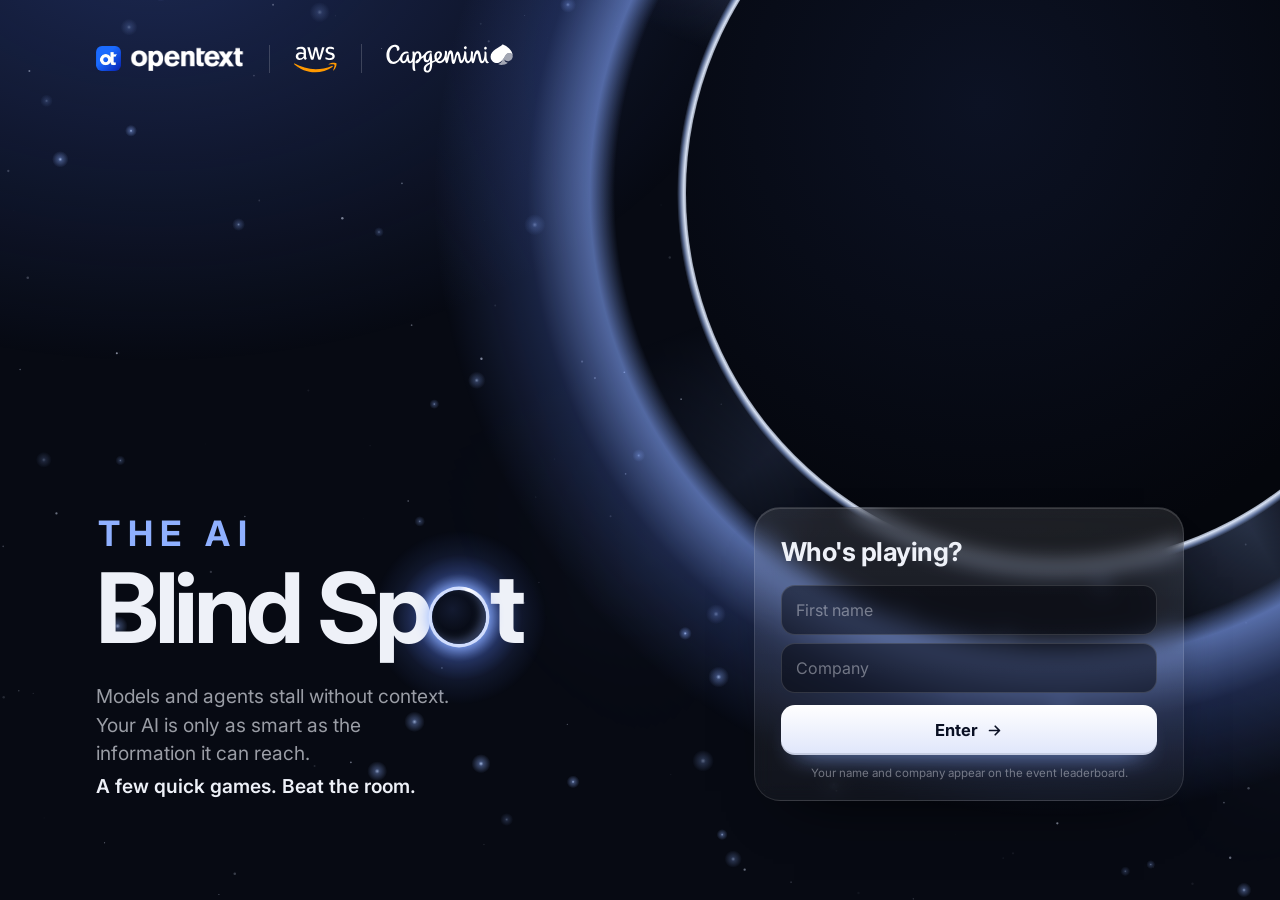
==== index.html @ 5dae7032 "Share images for every page, and the OpenText favicon - og/: a 1200x630 link-preview image per page." ====
<!doctype html>
<html lang="en">
<head>
<meta charset="utf-8">
<meta name="robots" content="noindex, nofollow">
<meta name="viewport" content="width=device-width,initial-scale=1,viewport-fit=cover">
<title>The AI Blind Spot</title>
<meta name="description" content="Models and agents stall without context. Your AI is only as smart as the information it can reach. A few quick games. Beat the room.">
<link rel="icon" href="icons/favicon.ico" sizes="any">
<link rel="icon" type="image/png" sizes="32x32" href="icons/favicon-32.png">
<link rel="icon" type="image/png" sizes="192x192" href="icons/icon-192.png">
<link rel="apple-touch-icon" href="icons/apple-touch-icon.png">
<meta name="theme-color" content="#070a13">
<meta property="og:type" content="website">
<meta property="og:site_name" content="The AI Blind Spot">
<meta property="og:title" content="The AI Blind Spot">
<meta property="og:description" content="Models and agents stall without context. Your AI is only as smart as the information it can reach. A few quick games. Beat the room.">
<meta property="og:url" content="https://mithya-team.github.io/ai-blind-spot/">
<meta property="og:image" content="https://mithya-team.github.io/ai-blind-spot/og/index.png">
<meta property="og:image:width" content="1200">
<meta property="og:image:height" content="630">
<meta property="og:image:alt" content="The AI Blind Spot, co-branded by OpenText, AWS and Capgemini">
<meta name="twitter:card" content="summary_large_image">
<meta name="twitter:title" content="The AI Blind Spot">
<meta name="twitter:description" content="Models and agents stall without context. Your AI is only as smart as the information it can reach. A few quick games. Beat the room.">
<meta name="twitter:image" content="https://mithya-team.github.io/ai-blind-spot/og/index.png">
<link rel="preconnect" href="https://fonts.googleapis.com">
<link rel="preconnect" href="https://fonts.gstatic.com" crossorigin>
<link href="https://fonts.googleapis.com/css2?family=Inter:wght@400;500;600;700&display=swap" rel="stylesheet">
<style>
  /* First page: what this is, who is hosting, and who you are. Nothing else.
     A night sky with an eclipse: the "o" in Spot is the blind spot. */
  :root {
    --ink: #070a13; --fg: #eef1f8; --dim: rgba(238,241,248,.64); --faint: rgba(238,241,248,.42);
    --line: rgba(255,255,255,.11); --glass: rgba(255,255,255,.06); --halo: #8fb0ff;
    --font-ui: Inter, -apple-system, BlinkMacSystemFont, "Segoe UI", sans-serif;
    --font-head: Inter, -apple-system, sans-serif;
    color-scheme: dark;
  }
  * { box-sizing: border-box; }
  [hidden] { display: none !important; }
  html { background: var(--ink); }
  body { margin: 0; min-height: 100vh; color: var(--fg); font-family: var(--font-ui); background: var(--ink); -webkit-font-smoothing: antialiased; -webkit-tap-highlight-color: transparent; overflow-x: hidden; }
  /* Sky: points of light (information) drift across; the eclipse hides whatever passes behind it. */
  .sky { position: fixed; inset: 0; overflow: hidden; pointer-events: none; background: radial-gradient(900px 620px at 12% -8%, rgba(54,78,160,.46), transparent 70%); }
  #stars { position: absolute; inset: 0; width: 100%; height: 100%; }
  .eclipse { --d: clamp(250px, 46vw, 420px); position: absolute; width: var(--d); height: var(--d); right: calc(var(--d) * -.44); top: calc(var(--d) * -.5); }
  .eclipse i { position: absolute; border-radius: 50%; }
  .eclipse .rays { inset: -46%; animation: spin 120s linear infinite;
    background: conic-gradient(from 0deg, transparent 0deg, rgba(143,176,255,.2) 10deg, transparent 26deg, transparent 62deg, rgba(143,176,255,.14) 74deg, transparent 96deg, transparent 138deg, rgba(160,190,255,.22) 150deg, transparent 170deg, transparent 214deg, rgba(143,176,255,.12) 228deg, transparent 250deg, transparent 292deg, rgba(143,176,255,.2) 306deg, transparent 326deg);
    -webkit-mask-image: radial-gradient(closest-side, transparent 50%, #000 53%, rgba(0,0,0,.35) 70%, transparent 100%); mask-image: radial-gradient(closest-side, transparent 50%, #000 53%, rgba(0,0,0,.35) 70%, transparent 100%); }
  .eclipse .glow { inset: -34%; background: radial-gradient(closest-side, transparent 71%, rgba(132,166,255,.6) 75%, rgba(96,134,255,.2) 85%, transparent 100%); animation: breathe 7s ease-in-out infinite alternate; }
  .eclipse .ring { inset: -1.2%; background: radial-gradient(closest-side, transparent 96.4%, rgba(226,236,255,.95) 98.2%, rgba(160,190,255,.5) 99.2%, transparent 100%); }
  .eclipse .disc { inset: 0; background: radial-gradient(circle at 40% 38%, #0c1224, #04060c 72%); }
  .eclipse .bead { inset: -1.2%; animation: spin 46s linear infinite reverse; }
  .eclipse .bead::after { content: ""; position: absolute; left: 50%; top: 0; width: 13%; height: 13%; transform: translate(-50%, -50%); border-radius: 50%;
    background: radial-gradient(closest-side, #fff 7%, rgba(214,226,255,.85) 16%, rgba(132,166,255,.32) 42%, transparent 100%); animation: flare 5.5s ease-in-out infinite alternate; }
  @keyframes spin { to { transform: rotate(360deg); } }
  @keyframes breathe { from { opacity: .72; transform: scale(.985); } to { opacity: 1; transform: scale(1.025); } }
  @keyframes flare { from { opacity: .55; transform: translate(-50%, -50%) scale(.8); } to { opacity: 1; transform: translate(-50%, -50%) scale(1.15); } }

  .wrap { position: relative; max-width: 520px; margin: 0 auto; padding: max(24px, env(safe-area-inset-top)) max(clamp(16px, 5vw, 56px), env(safe-area-inset-right)) 40px max(clamp(16px, 5vw, 56px), env(safe-area-inset-left)); }
  /* Full co-brand logos */
  .bs-full { display: inline-flex; align-items: center; gap: 15px; --lh: 19px; }
  .bs-full > * { box-sizing: content-box; height: var(--lh); flex: none; }
  .bs-full > * + * { padding-left: 15px; border-left: 1px solid rgba(255,255,255,.18); }
  .lf.ot { display: inline-flex; align-items: center; gap: calc(var(--lh) * .34); }
  .lf.ot img { display: block; height: 100%; width: auto; }
  .lf.ot img:first-child { clip-path: inset(3% round 22%); transform: scale(1.06); }
  .lf.aws { height: calc(var(--lh) * 1.12); }
  .lf.cap { height: calc(var(--lh) * 1.16); }

  h1 { position: relative; z-index: 0; font-family: var(--font-head); font-weight: 700; font-size: clamp(50px, 15.4vw, 66px); line-height: .94; letter-spacing: -.045em; margin: 44px 0 16px; }
  h1 > span { white-space: nowrap; }
  h1 small { display: block; font-size: .36em; font-weight: 700; letter-spacing: .22em; text-transform: uppercase; color: var(--halo); margin: 0 0 12px 2px; }
  .spot { position: relative; display: inline-block; width: .56em; height: .56em; margin: 0 .035em 0 .03em; border-radius: 50%; vertical-align: -.01em;
    background: radial-gradient(circle at 38% 36%, #131a30, #03050a 70%);
    box-shadow: 0 0 0 .035em rgba(214,226,255,.95), 0 0 .14em .04em rgba(143,176,255,.9), inset -.05em -.04em .09em rgba(143,176,255,.35); }
  .spot::before { content: ""; position: absolute; inset: -.62em; border-radius: 50%; z-index: -1;
    background: radial-gradient(closest-side, rgba(120,156,255,.75) 30%, rgba(96,134,255,.32) 50%, rgba(96,134,255,.1) 72%, transparent 100%);
    animation: halo 4.5s ease-in-out infinite alternate; }
  @keyframes halo { from { opacity: .7; transform: scale(.94); } to { opacity: 1; transform: scale(1.06); } }
  .spot::after { content: ""; position: absolute; inset: -.045em; border-radius: 50%; animation: spin 9s linear infinite;
    background: conic-gradient(from 0deg, transparent 0deg, rgba(255,255,255,.95) 18deg, transparent 60deg, transparent 360deg);
    -webkit-mask-image: radial-gradient(closest-side, transparent 84%, #000 88%, #000 96%, transparent 100%); mask-image: radial-gradient(closest-side, transparent 84%, #000 88%, #000 96%, transparent 100%); }
  .lede { color: var(--dim); font-size: 17px; line-height: 1.5; margin: 0 0 28px; max-width: 34ch; text-wrap: pretty; }
  .lede b { display: block; color: var(--fg); font-weight: 600; margin-top: 4px; }

  .join { padding: 22px 18px 16px; border-radius: 26px; background: linear-gradient(180deg, rgba(255,255,255,.1), rgba(255,255,255,.045)); border: 1px solid var(--line); box-shadow: 0 30px 60px -40px #000, inset 0 1px 0 rgba(255,255,255,.14); backdrop-filter: blur(10px); -webkit-backdrop-filter: blur(10px); }
  .join h2 { margin: 0 0 14px; font-family: var(--font-head); font-size: 23px; letter-spacing: -.02em; }
  .kl { margin: -6px 0 10px; font-size: 13.5px; color: var(--dim); }
  .klist { display: grid; gap: 6px; }
  .kp { display: grid; grid-template-columns: 1fr auto; align-items: center; gap: 10px; width: 100%; text-align: left; font: inherit; color: var(--fg); padding: 11px 12px 11px 14px; border-radius: 14px; border: 1px solid rgba(255,255,255,.14); background: rgba(255,255,255,.06); cursor: pointer; transition: background .15s, border-color .15s; }
  .kp:hover, .kp:focus-visible { background: rgba(143,176,255,.16); border-color: var(--halo); outline: none; }
  .kp b { display: block; font-size: 15.5px; font-weight: 600; }
  .kp span { display: block; font-size: 12.5px; color: var(--dim); margin-top: 1px; }
  .kp svg { width: 16px; height: 16px; color: var(--halo); }
  .or { display: flex; align-items: center; gap: 12px; margin: 16px 0 12px; font-size: 12px; letter-spacing: .08em; text-transform: uppercase; color: var(--faint); }
  .or::before, .or::after { content: ""; flex: 1; height: 1px; background: var(--line); }
  .join input { font: inherit; font-size: 16px; width: 100%; padding: 14px; margin-bottom: 8px; border-radius: 14px; border: 1px solid rgba(255,255,255,.14); background: rgba(3,5,12,.5); color: var(--fg); outline: none; transition: border-color .15s, box-shadow .15s; }
  .join input::placeholder { color: var(--faint); }
  .join input:focus { border-color: var(--halo); box-shadow: 0 0 0 3px rgba(143,176,255,.22); }
  .join input.err { border-color: #ff6b6b; box-shadow: 0 0 0 3px rgba(255,107,107,.18); }
  .join > button { display: flex; align-items: center; justify-content: center; gap: 8px; font: inherit; font-weight: 700; font-size: 16.5px; width: 100%; padding: 15px; margin-top: 4px; border: 0; border-radius: 14px; background: linear-gradient(180deg, #fff, #dfe6fb); color: #0a1024; cursor: pointer; box-shadow: 0 14px 26px -16px rgba(143,176,255,.9), inset 0 -2px 0 rgba(10,16,36,.12); transition: transform .12s; }
  .join > button:active { transform: scale(.98); }
  .join > button svg { width: 17px; height: 17px; }
  .join small { display: block; margin-top: 11px; font-size: 11.5px; color: var(--faint); text-align: center; }

  @keyframes rise { from { opacity: 0; transform: translateY(14px); } }
  .top, .intro, .join { animation: rise .7s cubic-bezier(.2,.8,.2,1) backwards; }
  .intro { animation-delay: .08s; } .join { animation-delay: .18s; }

  /* Wide screens: the eclipse fills the top right; title sits low on the left, sign-in low on the right. */
  @media (min-width: 980px) {
    .wrap { max-width: 1520px; min-height: 100vh; display: flex; flex-direction: column; padding: 44px clamp(56px, 7.5vw, 140px) 0; }
    .bs-full { --lh: 25px; gap: 24px; }
    .bs-full > * + * { padding-left: 24px; }
    .hero { flex: 1; display: grid; grid-template-columns: minmax(0, 1fr) minmax(380px, 430px); gap: clamp(48px, 6vw, 110px); align-items: end; padding: 40px 0 clamp(56px, 11vh, 130px); }
    .eclipse { --d: min(86vh, 58vw); right: calc(var(--d) * -.2); top: calc(var(--d) * -.24); }
    h1 { font-size: clamp(64px, 7.6vw, 136px); margin: 0 0 28px; }
    .lede { font-size: clamp(19px, 1.5vw, 23px); max-width: 30ch; margin: 0; }
    .join { padding: 28px 26px 20px; }
    .join h2 { font-size: 26px; margin-bottom: 18px; }
  }
  @media (prefers-reduced-motion: reduce) { *, *::before, *::after { animation: none !important; } }
</style>
</head>
<body>
<div class="sky" aria-hidden="true"><canvas id="stars"></canvas><div class="eclipse"><i class="rays"></i><i class="glow"></i><i class="ring"></i><i class="disc"></i><i class="bead"></i></div></div>
<div class="wrap">
  <header class="top"><span id="logos"></span></header>
  <main class="hero">
    <div class="intro">
      <h1 aria-label="The AI Blind Spot"><small aria-hidden="true">The AI</small><span aria-hidden="true">Blind Sp<i class="spot"></i>t</span></h1>
      <p class="lede">Models and agents stall without context. Your AI is only as smart as the information it can reach. <b>A few quick games. Beat the room.</b></p>
    </div>
    <form class="join" id="join" autocomplete="on">
      <h2>Who's playing?</h2>
      <div id="known" hidden>
        <p class="kl">Played before? Pick your name.</p>
        <div class="klist" id="klist"></div>
        <p class="or">or enter as someone new</p>
      </div>
      <input id="nm" autocomplete="given-name" placeholder="First name" maxlength="24" aria-label="First name">
      <input id="co" autocomplete="organization" placeholder="Company" maxlength="32" aria-label="Company">
      <button type="submit">Enter<svg viewBox="0 0 24 24" fill="none" stroke="currentColor" stroke-width="2.4" stroke-linecap="round" stroke-linejoin="round" aria-hidden="true"><path d="M5 12h14M13 6l6 6-6 6"/></svg></button>
      <small>Your name and company appear on the event leaderboard.</small>
    </form>
  </main>
</div>
<script src="shared/common.js?v=16"></script>
<script>
  const next = BS.params.get('next'), dest = next && /^[a-z0-9-]+\.html$/.test(next) ? next : 'games.html';
  if (BS.hasPlayer()) location.replace(dest); // already signed in on this device: go straight to the games
  document.getElementById('logos').innerHTML = BS.LOGOS_FULL;
  const join = document.getElementById('join'), nm = document.getElementById('nm'), co = document.getElementById('co');
  const known = document.getElementById('known'), klist = document.getElementById('klist');
  const ARROW = '<svg viewBox="0 0 24 24" fill="none" stroke="currentColor" stroke-width="2.4" stroke-linecap="round" stroke-linejoin="round" aria-hidden="true"><path d="M5 12h14M13 6l6 6-6 6"/></svg>';
  let shown = [];
  function drawKnown() { // returning players: pick yourself instead of typing again
    const q = nm.value.trim().toLowerCase();
    shown = BS.players().filter(p => p.name && p.company && (!q || p.name.toLowerCase().startsWith(q))).slice(0, 4);
    known.hidden = !shown.length;
    klist.innerHTML = shown.map((p, i) => `<button type="button" class="kp" data-i="${i}"><span><b>${BS.esc(p.name)}</b><span>${BS.esc(p.company)}</span></span>${ARROW}</button>`).join('');
  }
  const enter = (name, company) => { BS.setPlayer(name, company); if (document.activeElement) document.activeElement.blur(); location.href = dest; };
  klist.addEventListener('click', e => { const b = e.target.closest('.kp'); if (b) { const p = shown[+b.dataset.i]; enter(p.name, p.company); } });
  nm.addEventListener('input', drawKnown);
  join.addEventListener('submit', e => {
    e.preventDefault();
    let ok = true;
    [nm, co].forEach(i => { const bad = !i.value.trim(); i.classList.toggle('err', bad); if (bad && ok) { i.focus(); ok = false; } });
    if (ok) enter(nm.value, co.value);
  });
  drawKnown();

  // Sky: still stars that twinkle, and slow points of light that drift across and pass behind the eclipse.
  (() => {
    const cv = document.getElementById('stars'), c = cv.getContext('2d');
    const calm = matchMedia('(prefers-reduced-motion: reduce)').matches;
    let W = 0, H = 0, stars = [], motes = [], last = 0;
    const rnd = (a, b) => a + Math.random() * (b - a);
    function size() {
      const d = Math.min(2, devicePixelRatio || 1);
      W = innerWidth; H = innerHeight; cv.width = W * d; cv.height = H * d; c.setTransform(d, 0, 0, d, 0, 0);
      const n = Math.round(Math.min(150, W * H / 9000));
      stars = Array.from({ length: n }, () => ({ x: rnd(0, W), y: rnd(0, H), r: rnd(.4, 1.3), a: rnd(.15, .7), p: rnd(0, 6.28), s: rnd(.4, 1.6) }));
      motes = Array.from({ length: Math.round(n * .45) }, () => ({ x: rnd(0, W), y: rnd(0, H), r: rnd(.9, 2.2), v: rnd(8, 26), w: rnd(0, 6.28), a: rnd(.35, .9) }));
    }
    function frame(t) {
      const dt = Math.min(.05, (t - last) / 1000 || 0); last = t;
      c.clearRect(0, 0, W, H);
      for (const s of stars) { c.globalAlpha = s.a * (.55 + .45 * Math.sin(t / 1000 * s.s + s.p)); c.fillStyle = '#dfe8ff'; c.beginPath(); c.arc(s.x, s.y, s.r, 0, 7); c.fill(); }
      for (const m of motes) {
        m.x += m.v * dt; m.y -= m.v * .28 * dt + Math.sin(t / 1400 + m.w) * .06;
        if (m.x > W + 12) { m.x = -12; m.y = rnd(H * .1, H * 1.15); } if (m.y < -12) { m.y = H + 12; m.x = rnd(-W * .2, W * .8); }
        const g = c.createRadialGradient(m.x, m.y, 0, m.x, m.y, m.r * 5);
        g.addColorStop(0, 'rgba(190,212,255,' + m.a + ')'); g.addColorStop(.25, 'rgba(143,176,255,' + m.a * .45 + ')'); g.addColorStop(1, 'rgba(143,176,255,0)');
        c.globalAlpha = 1; c.fillStyle = g; c.beginPath(); c.arc(m.x, m.y, m.r * 5, 0, 7); c.fill();
      }
      if (!calm) requestAnimationFrame(frame);
    }
    size(); addEventListener('resize', size); requestAnimationFrame(frame);
  })();
</script>
</body>
</html>
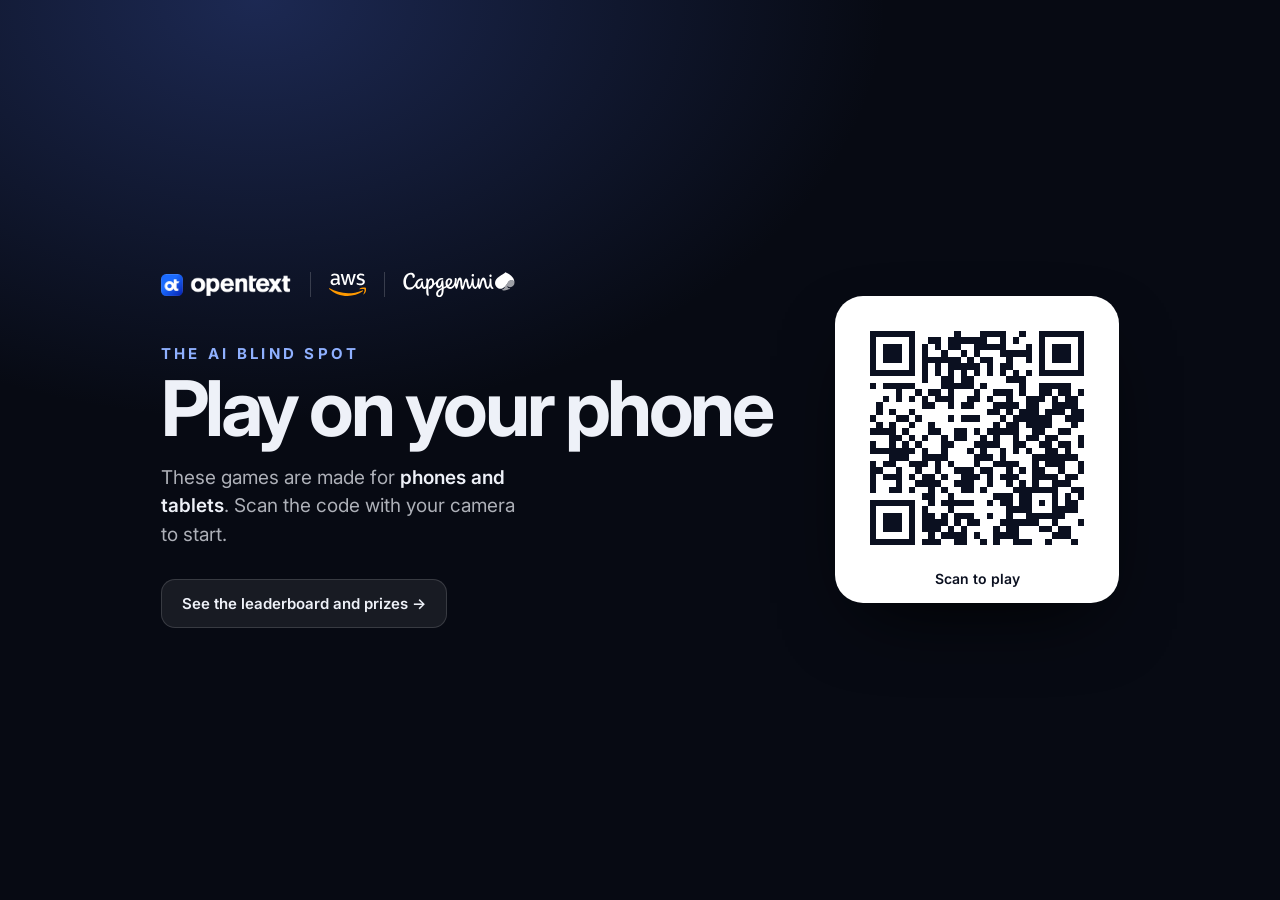
==== commit a1ec0c65: "Shared leaderboard, prizes, TV view, phone-only play - Shared leaderboard (Supabase REST, no SDK): r" ====
--- a/index.html
+++ b/index.html
@@ -148,7 +148,8 @@
     </form>
   </main>
 </div>
-<script src="shared/common.js?v=16"></script>
+<script src="shared/config.js?v=17"></script>
+<script src="shared/common.js?v=17"></script>
 <script>
   const next = BS.params.get('next'), dest = next && /^[a-z0-9-]+\.html$/.test(next) ? next : 'games.html';
   if (BS.hasPlayer()) location.replace(dest); // already signed in on this device: go straight to the games
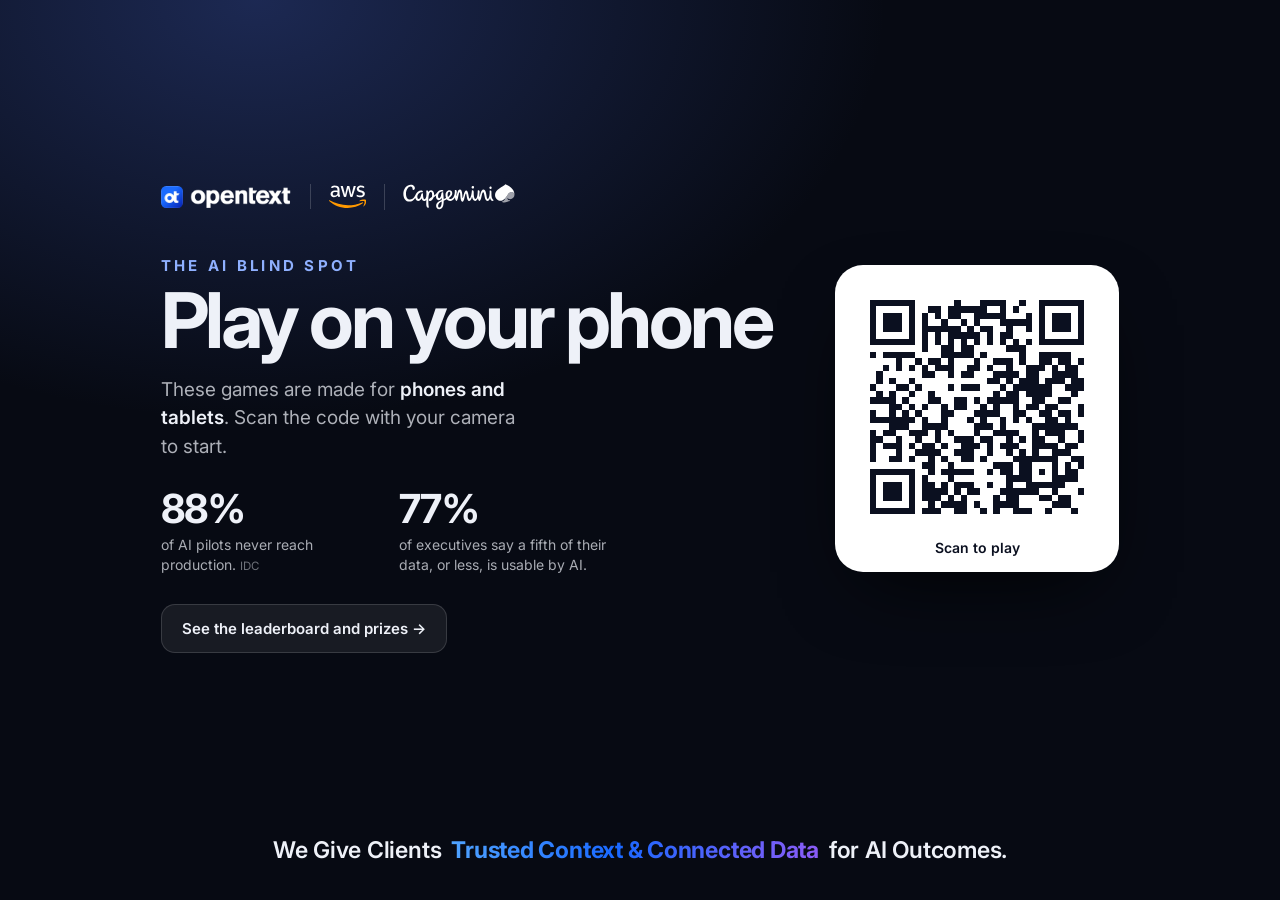
==== commit 19515f80: "Use OpenText's story: verbatim line, facts, AI Ladder, host logos - "We Give Clients Trusted Context" ====
--- a/index.html
+++ b/index.html
@@ -85,6 +85,10 @@
     -webkit-mask-image: radial-gradient(closest-side, transparent 84%, #000 88%, #000 96%, transparent 100%); mask-image: radial-gradient(closest-side, transparent 84%, #000 88%, #000 96%, transparent 100%); }
   .lede { color: var(--dim); font-size: 17px; line-height: 1.5; margin: 0 0 28px; max-width: 34ch; text-wrap: pretty; }
   .lede b { display: block; color: var(--fg); font-weight: 600; margin-top: 4px; }
+  /* OpenText's line, verbatim, with the gradient from their deck on the middle phrase. */
+  .otline { display: flex; align-items: flex-start; gap: 10px; margin: -12px 0 26px; max-width: 36ch; font-size: 13.5px; line-height: 1.45; font-weight: 500; color: var(--fg); }
+  .otline img { flex: none; width: 20px; height: 20px; border-radius: 5px; margin-top: 1px; clip-path: inset(3% round 22%); }
+  .otline b { font-weight: 700; background: linear-gradient(90deg, #4fa3ff, #1968ff 45%, #8b5cf6); -webkit-background-clip: text; background-clip: text; color: transparent; }
 
   .join { padding: 22px 18px 16px; border-radius: 26px; background: linear-gradient(180deg, rgba(255,255,255,.1), rgba(255,255,255,.045)); border: 1px solid var(--line); box-shadow: 0 30px 60px -40px #000, inset 0 1px 0 rgba(255,255,255,.14); backdrop-filter: blur(10px); -webkit-backdrop-filter: blur(10px); }
   .join h2 { margin: 0 0 14px; font-family: var(--font-head); font-size: 23px; letter-spacing: -.02em; }
@@ -119,6 +123,8 @@
     .eclipse { --d: min(86vh, 58vw); right: calc(var(--d) * -.2); top: calc(var(--d) * -.24); }
     h1 { font-size: clamp(64px, 7.6vw, 136px); margin: 0 0 28px; }
     .lede { font-size: clamp(19px, 1.5vw, 23px); max-width: 30ch; margin: 0; }
+    .otline { margin: 26px 0 0; font-size: clamp(14px, 1.05vw, 17px); max-width: 40ch; }
+    .otline img { width: 24px; height: 24px; }
     .join { padding: 28px 26px 20px; }
     .join h2 { font-size: 26px; margin-bottom: 18px; }
   }
@@ -133,6 +139,7 @@
     <div class="intro">
       <h1 aria-label="The AI Blind Spot"><small aria-hidden="true">The AI</small><span aria-hidden="true">Blind Sp<i class="spot"></i>t</span></h1>
       <p class="lede">Models and agents stall without context. Your AI is only as smart as the information it can reach. <b>A few quick games. Beat the room.</b></p>
+      <p class="otline"><img src="shared/ot-icon.png" alt="OpenText"><span>We Give Clients <b>Trusted Context &amp; Connected Data</b> for AI Outcomes.</span></p>
     </div>
     <form class="join" id="join" autocomplete="on">
       <h2>Who's playing?</h2>
@@ -148,11 +155,11 @@
     </form>
   </main>
 </div>
-<script src="shared/config.js?v=17"></script>
-<script src="shared/common.js?v=17"></script>
+<script src="shared/config.js?v=21"></script>
+<script src="shared/common.js?v=21"></script>
 <script>
   const next = BS.params.get('next'), dest = next && /^[a-z0-9-]+\.html$/.test(next) ? next : 'games.html';
-  if (BS.hasPlayer()) location.replace(dest); // already signed in on this device: go straight to the games
+  if (BS.hasPlayer() && !BS.gated) location.replace(dest); // already signed in on this device: go straight to the games (computers stay on the intro)
   document.getElementById('logos').innerHTML = BS.LOGOS_FULL;
   const join = document.getElementById('join'), nm = document.getElementById('nm'), co = document.getElementById('co');
   const known = document.getElementById('known'), klist = document.getElementById('klist');
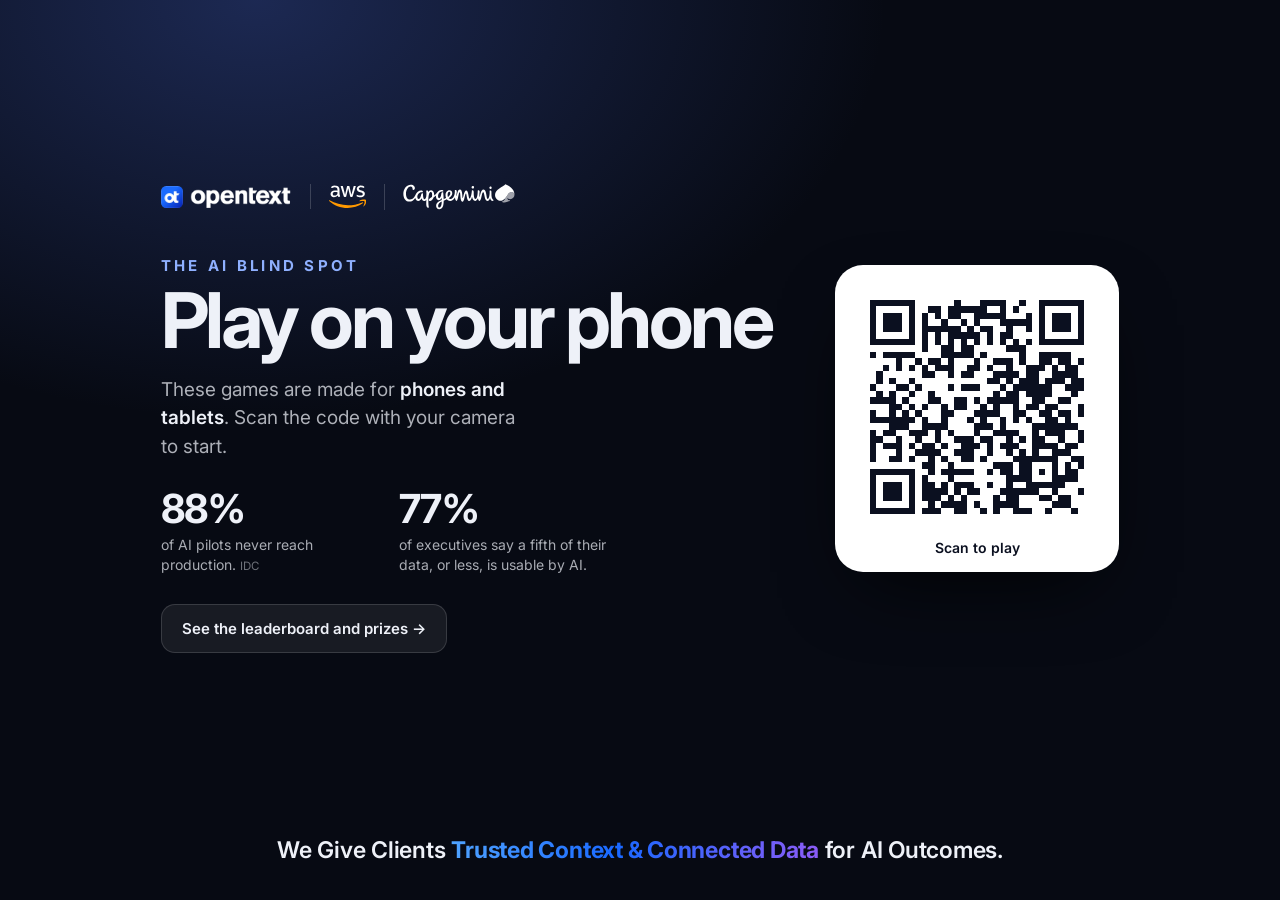
==== commit 162671d0: "Every frame explains itself: in-game captions, labels, pause For bystanders, paused screens and scre" ====
--- a/index.html
+++ b/index.html
@@ -85,10 +85,16 @@
     -webkit-mask-image: radial-gradient(closest-side, transparent 84%, #000 88%, #000 96%, transparent 100%); mask-image: radial-gradient(closest-side, transparent 84%, #000 88%, #000 96%, transparent 100%); }
   .lede { color: var(--dim); font-size: 17px; line-height: 1.5; margin: 0 0 28px; max-width: 34ch; text-wrap: pretty; }
   .lede b { display: block; color: var(--fg); font-weight: 600; margin-top: 4px; }
-  /* OpenText's line, verbatim, with the gradient from their deck on the middle phrase. */
-  .otline { display: flex; align-items: flex-start; gap: 10px; margin: -12px 0 26px; max-width: 36ch; font-size: 13.5px; line-height: 1.45; font-weight: 500; color: var(--fg); }
-  .otline img { flex: none; width: 20px; height: 20px; border-radius: 5px; margin-top: 1px; clip-path: inset(3% round 22%); }
-  .otline b { font-weight: 700; background: linear-gradient(90deg, #4fa3ff, #1968ff 45%, #8b5cf6); -webkit-background-clip: text; background-clip: text; color: transparent; }
+  /* What you're playing for: the prize photos from shared/config.js, linking to the leaderboard.
+     (OpenText's own line is not on this page: it comes after a player's last attempt and on the leaderboard.) */
+  .prz { display: flex; align-items: center; gap: 12px; width: fit-content; max-width: 100%; margin: -12px 0 26px; padding: 9px 14px 9px 10px; border-radius: 16px; text-decoration: none; color: var(--fg);
+    background: rgba(255,255,255,.055); border: 1px solid var(--line); transition: background .15s, border-color .15s; }
+  .prz:hover, .prz:focus-visible { background: rgba(143,176,255,.14); border-color: var(--halo); outline: none; }
+  .prz .pics { display: flex; flex: none; }
+  .prz .pics img { display: block; width: 38px; height: 38px; padding: 4px; object-fit: contain; border-radius: 11px; background: linear-gradient(160deg, #fff, #dde4f3); box-shadow: 0 0 0 2px #10152a, 0 6px 10px -6px #000; }
+  .prz .pics img + img { margin-left: -9px; }
+  .prz b { display: block; font-size: 13.5px; font-weight: 600; line-height: 1.3; }
+  .prz i { display: block; margin-top: 1px; font-style: normal; font-size: 12px; line-height: 1.35; color: var(--dim); }
 
   .join { padding: 22px 18px 16px; border-radius: 26px; background: linear-gradient(180deg, rgba(255,255,255,.1), rgba(255,255,255,.045)); border: 1px solid var(--line); box-shadow: 0 30px 60px -40px #000, inset 0 1px 0 rgba(255,255,255,.14); backdrop-filter: blur(10px); -webkit-backdrop-filter: blur(10px); }
   .join h2 { margin: 0 0 14px; font-family: var(--font-head); font-size: 23px; letter-spacing: -.02em; }
@@ -123,8 +129,9 @@
     .eclipse { --d: min(86vh, 58vw); right: calc(var(--d) * -.2); top: calc(var(--d) * -.24); }
     h1 { font-size: clamp(64px, 7.6vw, 136px); margin: 0 0 28px; }
     .lede { font-size: clamp(19px, 1.5vw, 23px); max-width: 30ch; margin: 0; }
-    .otline { margin: 26px 0 0; font-size: clamp(14px, 1.05vw, 17px); max-width: 40ch; }
-    .otline img { width: 24px; height: 24px; }
+    .prz { margin: 28px 0 0; padding: 12px 18px 12px 12px; gap: 14px; }
+    .prz .pics img { width: 50px; height: 50px; padding: 5px; border-radius: 14px; }
+    .prz b { font-size: 15.5px; } .prz i { font-size: 13.5px; }
     .join { padding: 28px 26px 20px; }
     .join h2 { font-size: 26px; margin-bottom: 18px; }
   }
@@ -138,8 +145,8 @@
   <main class="hero">
     <div class="intro">
       <h1 aria-label="The AI Blind Spot"><small aria-hidden="true">The AI</small><span aria-hidden="true">Blind Sp<i class="spot"></i>t</span></h1>
-      <p class="lede">Models and agents stall without context. Your AI is only as smart as the information it can reach. <b>A few quick games. Beat the room.</b></p>
-      <p class="otline"><img src="shared/ot-icon.png" alt="OpenText"><span>We Give Clients <b>Trusted Context &amp; Connected Data</b> for AI Outcomes.</span></p>
+      <p class="lede">Your AI is only as smart as the information it can reach. <b>Quick games, about 90 seconds each. Beat the room.</b></p>
+      <a class="prz" id="prz" href="leaderboard.html" hidden><span class="pics" id="przpics"></span><span><b id="przt"></b><i id="przall"></i></span></a>
     </div>
     <form class="join" id="join" autocomplete="on">
       <h2>Who's playing?</h2>
@@ -155,12 +162,21 @@
     </form>
   </main>
 </div>
-<script src="shared/config.js?v=21"></script>
-<script src="shared/common.js?v=21"></script>
+<script src="shared/config.js?v=22"></script>
+<script src="shared/common.js?v=22"></script>
 <script>
   const next = BS.params.get('next'), dest = next && /^[a-z0-9-]+\.html$/.test(next) ? next : 'games.html';
   if (BS.hasPlayer() && !BS.gated) location.replace(dest); // already signed in on this device: go straight to the games (computers stay on the intro)
   document.getElementById('logos').innerHTML = BS.LOGOS_FULL;
+  (() => { // prize teaser, from shared/config.js
+    const pz = BS.CFG.prizes || [], top = pz.filter(p => p.place > 0), all = pz.find(p => !p.place);
+    if (!top.length) return;
+    const pics = top.flatMap(p => [].concat(p.img || [])).filter(Boolean);
+    document.getElementById('przpics').innerHTML = pics.map(src => `<img src="${BS.esc(src)}" alt="">`).join('');
+    document.getElementById('przt').textContent = top.length === 3 ? 'Prizes for the top three overall' : 'Prizes for the top players overall';
+    document.getElementById('przall').textContent = all ? `${all.title} for everyone who plays` : 'See what you could win';
+    document.getElementById('prz').hidden = false;
+  })();
   const join = document.getElementById('join'), nm = document.getElementById('nm'), co = document.getElementById('co');
   const known = document.getElementById('known'), klist = document.getElementById('klist');
   const ARROW = '<svg viewBox="0 0 24 24" fill="none" stroke="currentColor" stroke-width="2.4" stroke-linecap="round" stroke-linejoin="round" aria-hidden="true"><path d="M5 12h14M13 6l6 6-6 6"/></svg>';
